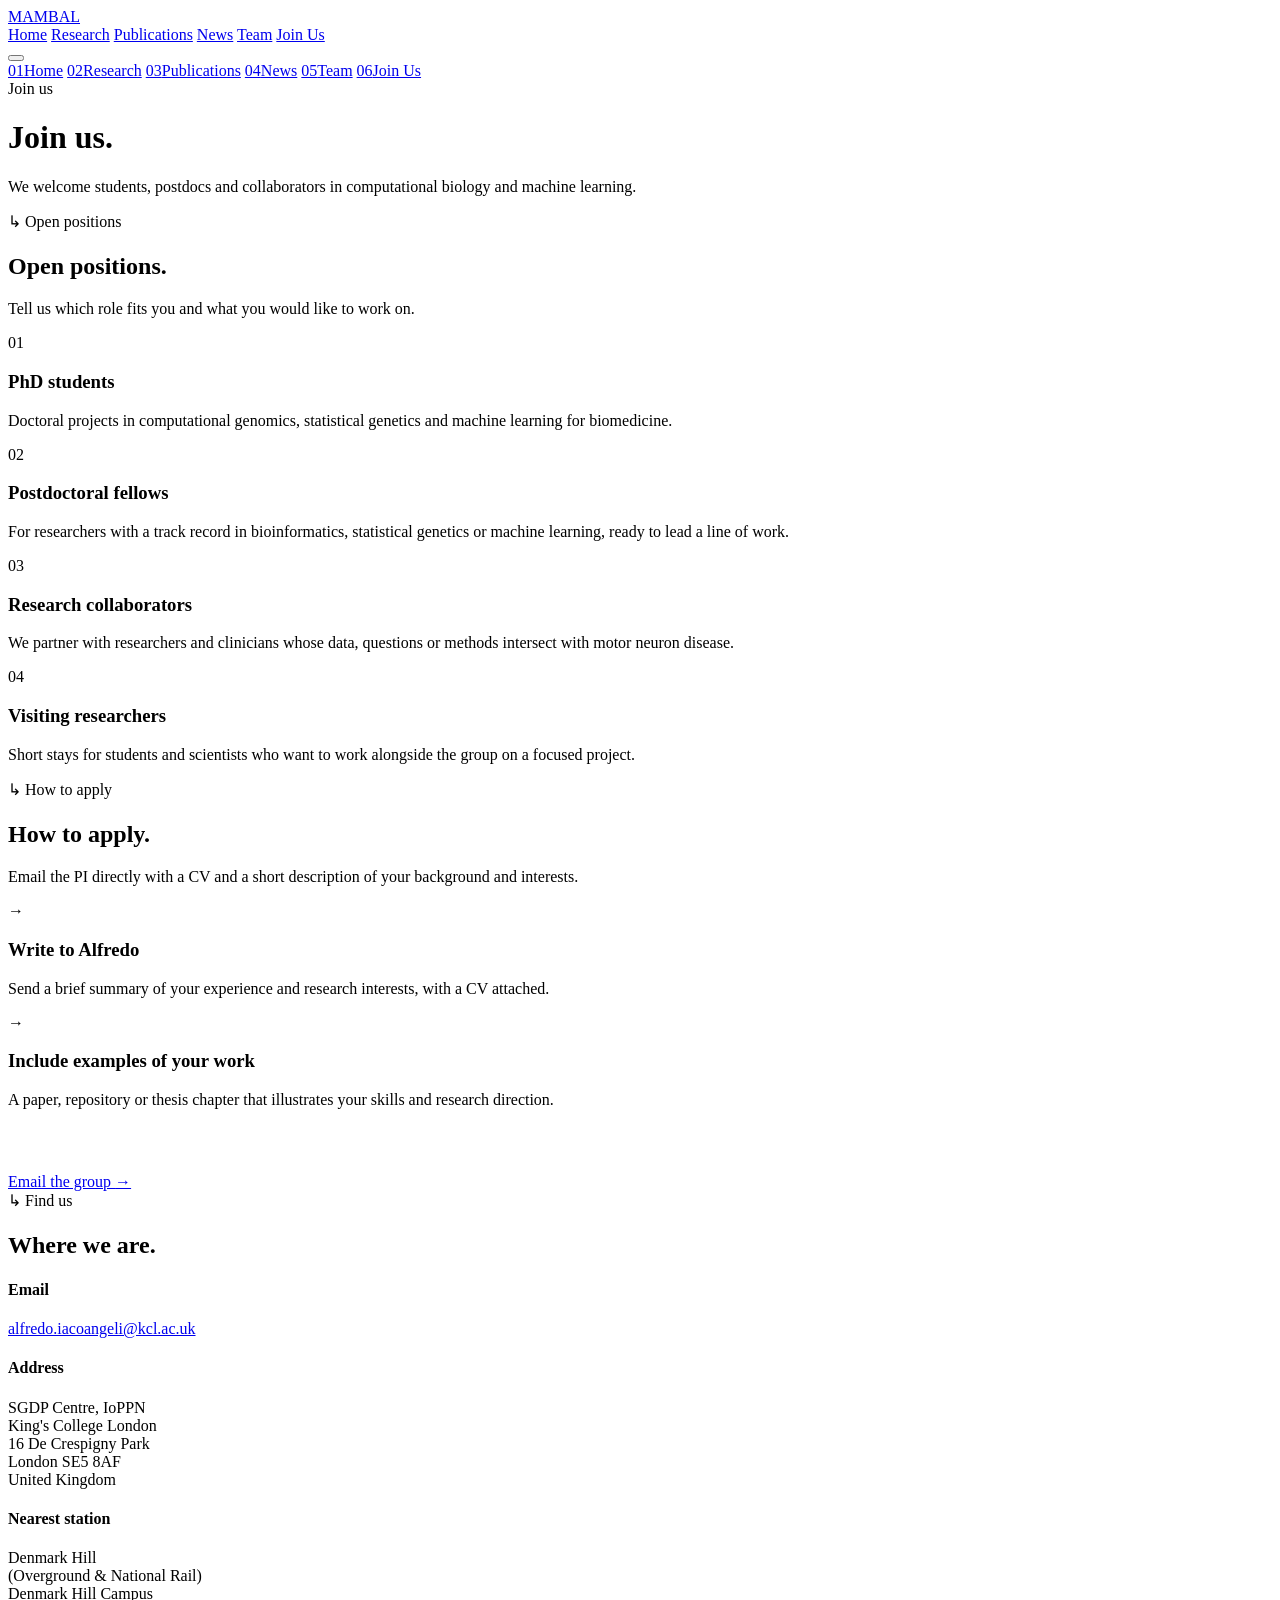
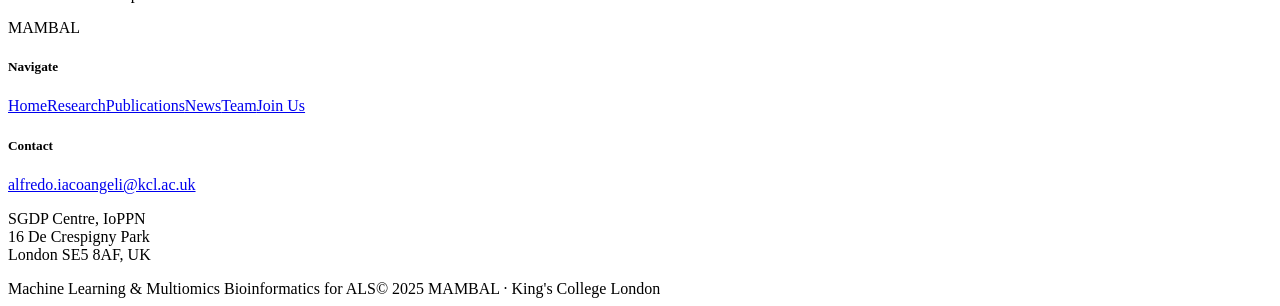
==== join.html @ db5cae24 "Update site content, add news page, and expand publications. Tone down marketing copy, remove coordi" ====
<!DOCTYPE html>
<html lang="en">
<head>
<meta charset="UTF-8">
<meta name="viewport" content="width=device-width, initial-scale=1.0">
<title>Join Us — MAMBAL</title>
<meta name="description" content="Open positions and how to reach the MAMBAL group at King's College London.">
<script>document.documentElement.classList.add("js")</script>
<link rel="preconnect" href="https://fonts.googleapis.com">
<link rel="preconnect" href="https://fonts.gstatic.com" crossorigin>
<link href="https://fonts.googleapis.com/css2?family=IBM+Plex+Mono:wght@400;500&family=Inter:wght@400;500;600&family=Instrument+Serif:ital@0;1&display=swap" rel="stylesheet">
<link rel="stylesheet" href="css/styles.css">
</head>
<body>

<header class="site-header">
  <div class="wrap nav-inner">
    <a class="wordmark" href="index.html">MAMBAL</a>
    <nav class="nav-links" aria-label="Primary">
      <a href="index.html">Home</a>
      <a href="research.html">Research</a>
      <a href="publications.html">Publications</a>
      <a href="news.html">News</a>
      <a href="team.html">Team</a>
      <a href="join.html" aria-current="page">Join Us</a>
    </nav>
    <button class="nav-toggle" aria-label="Open menu" aria-expanded="false"><span></span><span></span></button>
  </div>
</header>
<div class="mobile-menu" id="mobileMenu">
  <a href="index.html"><span class="mi">01</span>Home</a>
  <a href="research.html"><span class="mi">02</span>Research</a>
  <a href="publications.html"><span class="mi">03</span>Publications</a>
  <a href="news.html"><span class="mi">04</span>News</a>
  <a href="team.html"><span class="mi">05</span>Team</a>
  <a href="join.html"><span class="mi">06</span>Join Us</a>
</div>

<main>
  <header class="page-head wrap">
    <span class="eyebrow reveal">Join us</span>
    <h1 class="reveal" data-d="1">Join us.</h1>
    <p class="lede reveal" data-d="2">We welcome students, postdocs and collaborators in computational biology and machine learning.</p>
  </header>

  <!-- open positions -->
  <section class="wrap">
    <div class="section-head">
      <div class="reveal"><span class="eyebrow"><span class="idx">↳</span>&nbsp;Open positions</span><h2 style="margin-top:1.4rem;">Open positions.</h2></div>
      <p class="lede reveal" data-d="1">Tell us which role fits you and what you would like to work on.</p>
    </div>

    <div class="roles reveal">
      <article class="role"><span class="rnum">01</span><h3>PhD students</h3><p>Doctoral projects in computational genomics, statistical genetics and machine learning for biomedicine.</p></article>
      <article class="role"><span class="rnum">02</span><h3>Postdoctoral fellows</h3><p>For researchers with a track record in bioinformatics, statistical genetics or machine learning, ready to lead a line of work.</p></article>
      <article class="role"><span class="rnum">03</span><h3>Research collaborators</h3><p>We partner with researchers and clinicians whose data, questions or methods intersect with motor neuron disease.</p></article>
      <article class="role"><span class="rnum">04</span><h3>Visiting researchers</h3><p>Short stays for students and scientists who want to work alongside the group on a focused project.</p></article>
    </div>
  </section>

  <!-- how to apply -->
  <section class="wrap">
    <div class="section-head">
      <div class="reveal"><span class="eyebrow"><span class="idx">↳</span>&nbsp;How to apply</span><h2 style="margin-top:1.4rem;">How to apply.</h2></div>
      <p class="lede reveal" data-d="1">Email the PI directly with a CV and a short description of your background and interests.</p>
    </div>
    <div class="projects">
      <article class="project reveal"><span class="pnum">→</span><div><h3>Write to Alfredo</h3><p>Send a brief summary of your experience and research interests, with a CV attached.</p></div></article>
      <article class="project reveal"><span class="pnum">→</span><div><h3>Include examples of your work</h3><p>A paper, repository or thesis chapter that illustrates your skills and research direction.</p></div></article>
    </div>
    <div style="margin-top:clamp(2.5rem,5vw,4rem);" class="reveal">
      <a class="link" href="mailto:alfredo.iacoangeli@kcl.ac.uk?subject=Joining%20MAMBAL">Email the group <span class="arrow">→</span></a>
    </div>
  </section>

  <!-- contact -->
  <section class="wrap">
    <div class="section-head">
      <div class="reveal"><span class="eyebrow"><span class="idx">↳</span>&nbsp;Find us</span><h2 style="margin-top:1.4rem;">Where we are.</h2></div>
    </div>
    <div class="contact-strip">
      <div class="ci reveal">
        <h4>Email</h4>
        <p><a href="mailto:alfredo.iacoangeli@kcl.ac.uk">alfredo.iacoangeli@kcl.ac.uk</a></p>
      </div>
      <div class="ci reveal" data-d="1">
        <h4>Address</h4>
        <p>SGDP Centre, IoPPN<br>King's College London<br>16 De Crespigny Park<br>London SE5 8AF<br>United Kingdom</p>
      </div>
      <div class="ci reveal" data-d="2">
        <h4>Nearest station</h4>
        <p>Denmark Hill<br>(Overground &amp; National Rail)<br>Denmark Hill Campus</p>
      </div>
    </div>
  </section>
</main>

<footer class="site-footer">
  <div class="wrap">
    <div class="footer-top">
      <div class="footer-mark">MAMBAL</div>
      <div class="footer-col"><h5>Navigate</h5><a href="index.html">Home</a><a href="research.html">Research</a><a href="publications.html">Publications</a><a href="news.html">News</a><a href="team.html">Team</a><a href="join.html">Join Us</a></div>
      <div class="footer-col"><h5>Contact</h5><a href="mailto:alfredo.iacoangeli@kcl.ac.uk">alfredo.iacoangeli@kcl.ac.uk</a><p>SGDP Centre, IoPPN<br>16 De Crespigny Park<br>London SE5 8AF, UK</p></div>
    </div>
    <div class="footer-bottom"><span>Machine Learning &amp; Multiomics Bioinformatics for ALS</span><span>© 2025 MAMBAL · King's College London</span></div>
  </div>
</footer>

<script src="js/theme.js"></script>
</body>
</html>
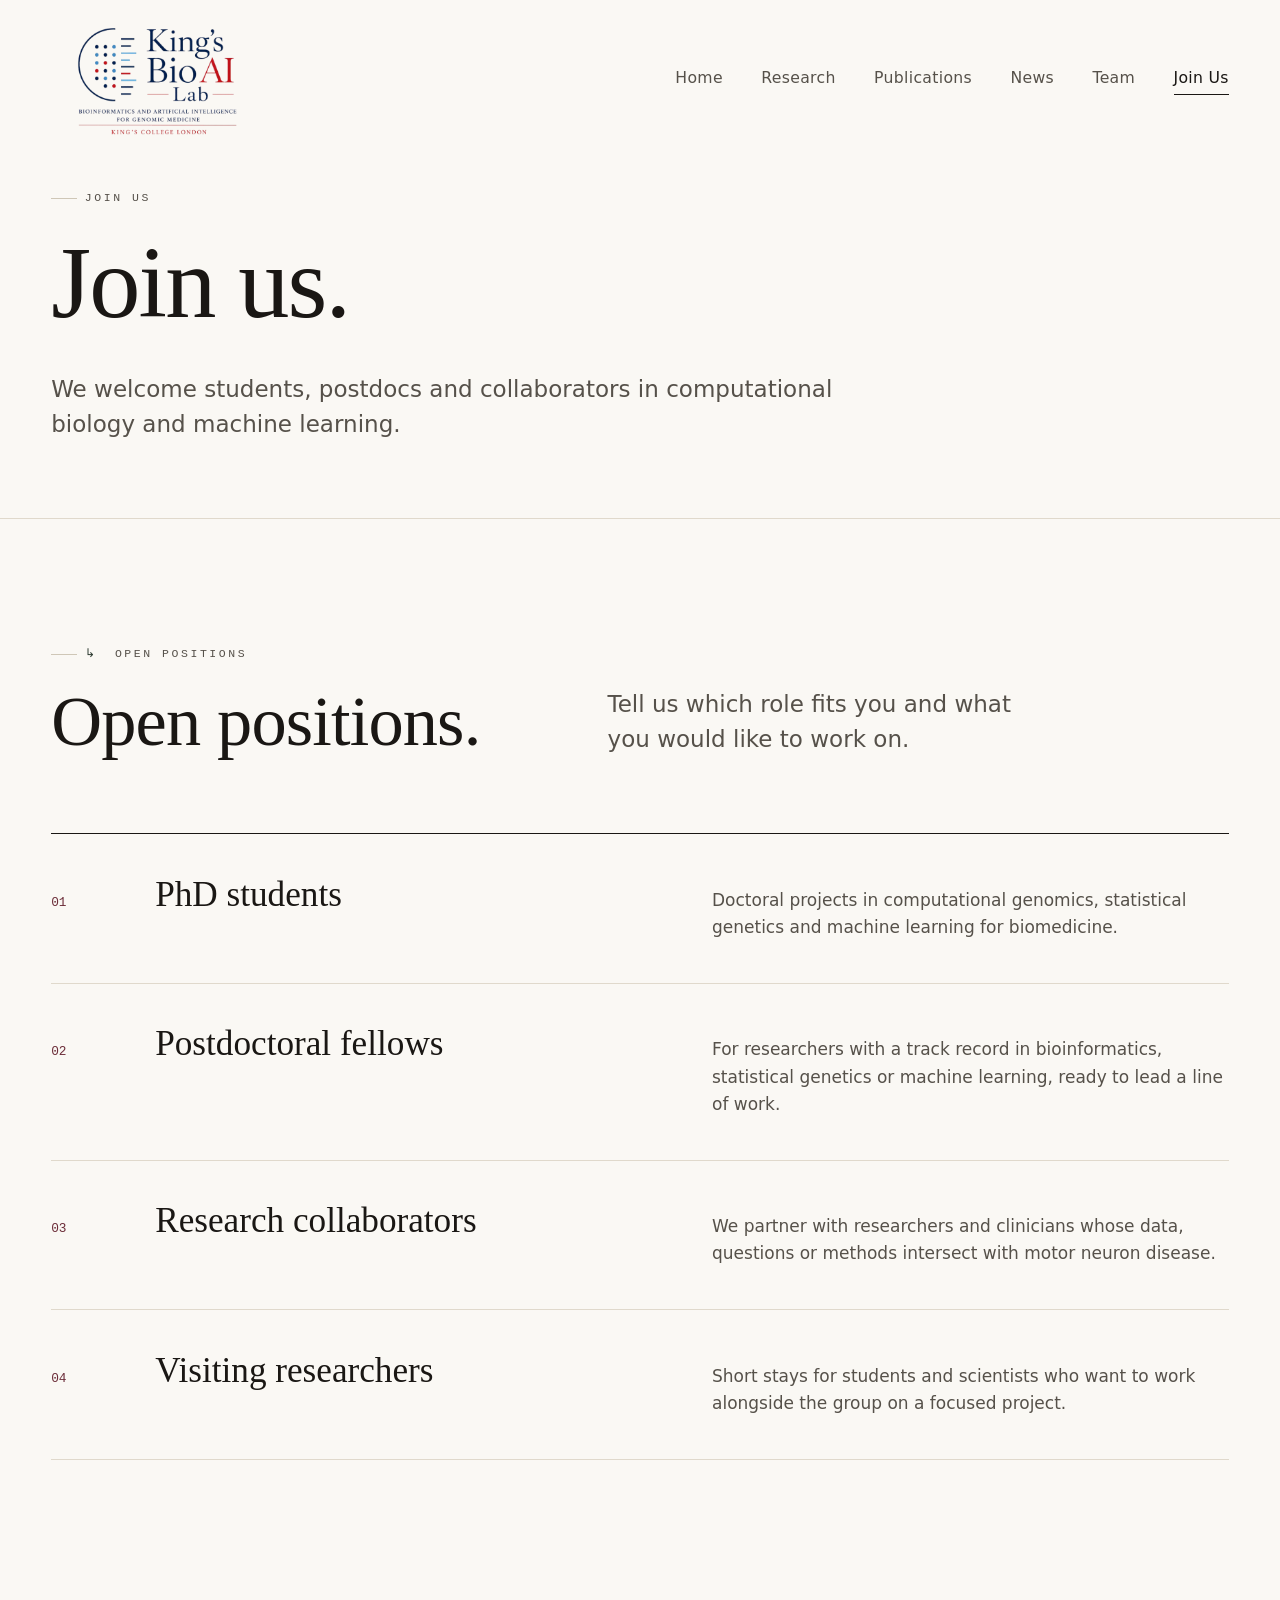
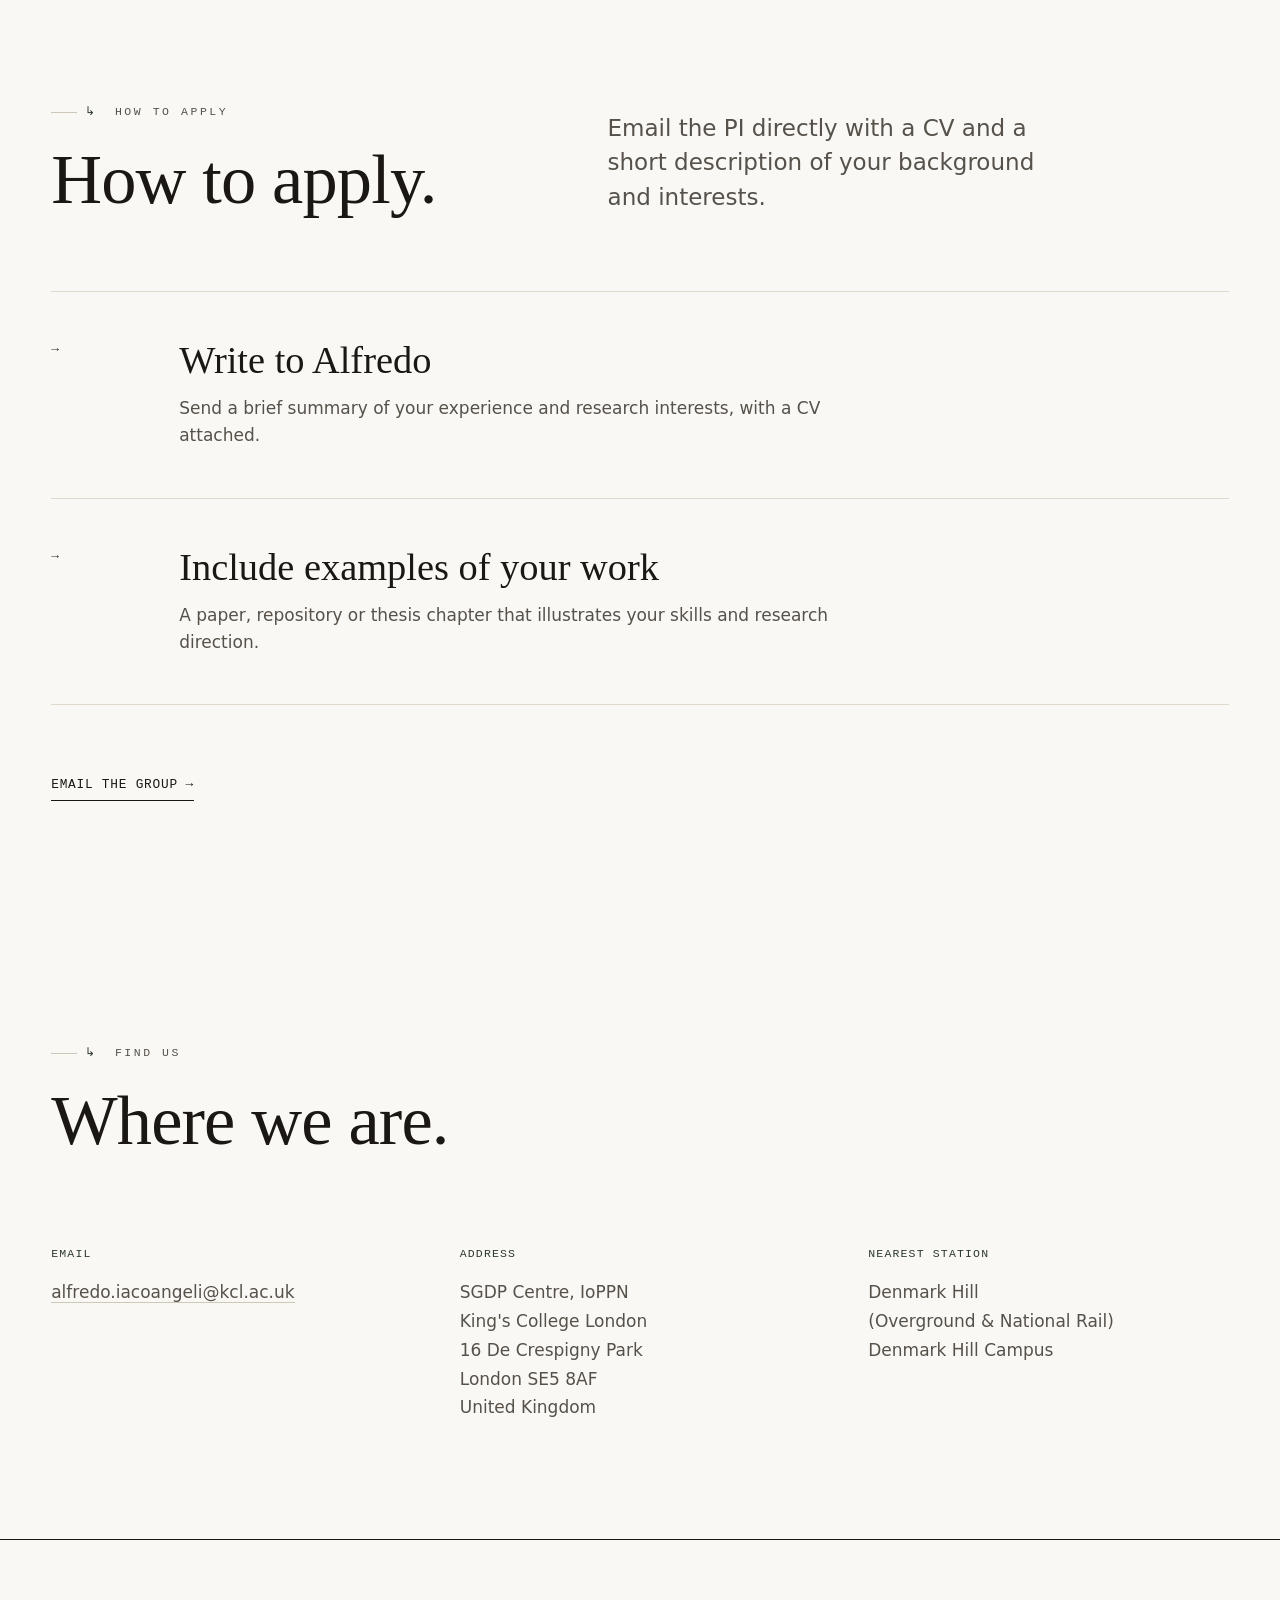
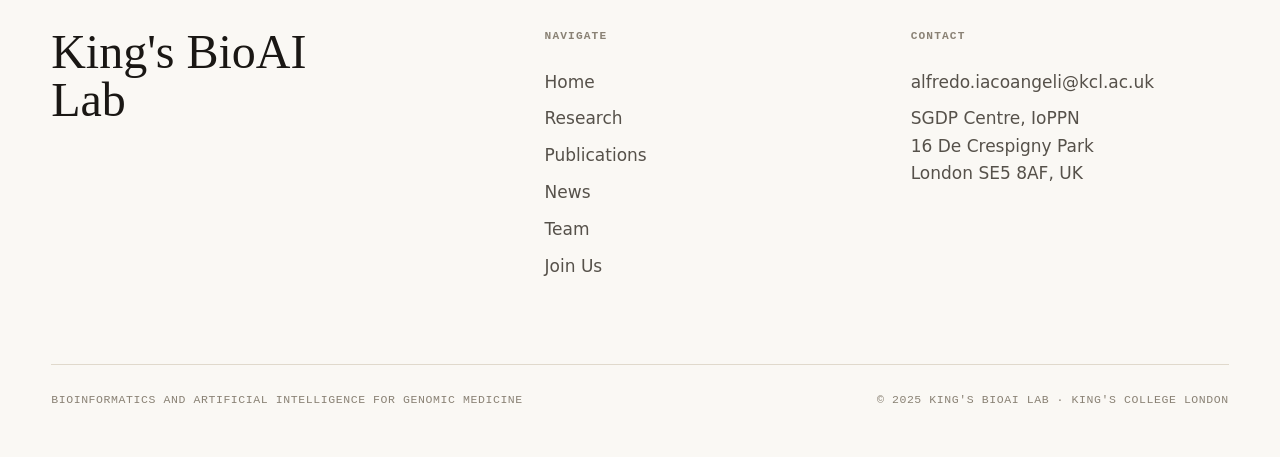
==== commit f955b384: "Rebrand site to King's BioAI Lab and refresh team experience. Update branding, navigation, and team " ====
--- a/join.html
+++ b/join.html
@@ -3,8 +3,8 @@
 <head>
 <meta charset="UTF-8">
 <meta name="viewport" content="width=device-width, initial-scale=1.0">
-<title>Join Us — MAMBAL</title>
-<meta name="description" content="Open positions and how to reach the MAMBAL group at King's College London.">
+<title>Join Us — King's BioAI Lab</title>
+<meta name="description" content="Open positions and how to reach the King's BioAI Lab group at King's College London.">
 <script>document.documentElement.classList.add("js")</script>
 <link rel="preconnect" href="https://fonts.googleapis.com">
 <link rel="preconnect" href="https://fonts.gstatic.com" crossorigin>
@@ -15,7 +15,7 @@
 
 <header class="site-header">
   <div class="wrap nav-inner">
-    <a class="wordmark" href="index.html">MAMBAL</a>
+    <a class="wordmark" href="index.html" aria-label="King's BioAI Lab home"><img src="img/logo.png" alt="" width="612" height="408"></a>
     <nav class="nav-links" aria-label="Primary">
       <a href="index.html">Home</a>
       <a href="research.html">Research</a>
@@ -24,10 +24,11 @@
       <a href="team.html">Team</a>
       <a href="join.html" aria-current="page">Join Us</a>
     </nav>
-    <button class="nav-toggle" aria-label="Open menu" aria-expanded="false"><span></span><span></span></button>
+    <button class="nav-toggle" aria-label="Open menu" aria-expanded="false"><span></span><span></span><span></span></button>
   </div>
 </header>
 <div class="mobile-menu" id="mobileMenu">
+  <button type="button" class="mobile-menu-close" aria-label="Close menu">Close</button>
   <a href="index.html"><span class="mi">01</span>Home</a>
   <a href="research.html"><span class="mi">02</span>Research</a>
   <a href="publications.html"><span class="mi">03</span>Publications</a>
@@ -69,7 +70,7 @@
       <article class="project reveal"><span class="pnum">→</span><div><h3>Include examples of your work</h3><p>A paper, repository or thesis chapter that illustrates your skills and research direction.</p></div></article>
     </div>
     <div style="margin-top:clamp(2.5rem,5vw,4rem);" class="reveal">
-      <a class="link" href="mailto:alfredo.iacoangeli@kcl.ac.uk?subject=Joining%20MAMBAL">Email the group <span class="arrow">→</span></a>
+      <a class="link" href="mailto:alfredo.iacoangeli@kcl.ac.uk?subject=Joining%20King%27s%20BioAI%20Lab">Email the group <span class="arrow">→</span></a>
     </div>
   </section>
 
@@ -98,11 +99,11 @@
 <footer class="site-footer">
   <div class="wrap">
     <div class="footer-top">
-      <div class="footer-mark">MAMBAL</div>
+      <div class="footer-mark">King's BioAI Lab</div>
       <div class="footer-col"><h5>Navigate</h5><a href="index.html">Home</a><a href="research.html">Research</a><a href="publications.html">Publications</a><a href="news.html">News</a><a href="team.html">Team</a><a href="join.html">Join Us</a></div>
       <div class="footer-col"><h5>Contact</h5><a href="mailto:alfredo.iacoangeli@kcl.ac.uk">alfredo.iacoangeli@kcl.ac.uk</a><p>SGDP Centre, IoPPN<br>16 De Crespigny Park<br>London SE5 8AF, UK</p></div>
     </div>
-    <div class="footer-bottom"><span>Machine Learning &amp; Multiomics Bioinformatics for ALS</span><span>© 2025 MAMBAL · King's College London</span></div>
+    <div class="footer-bottom"><span class="acronym-expansion">Bioinformatics and Artificial Intelligence for Genomic Medicine</span><span>© 2025 King's BioAI Lab · King's College London</span></div>
   </div>
 </footer>
 
--- a/css/styles.css
+++ b/css/styles.css
@@ -0,0 +1,773 @@
+/* ============================================================
+   King's BioAI Lab — editorial research identity
+   "The Issue": journal/lookbook hybrid
+   ============================================================ */
+
+/* ---------- Tokens ---------- */
+:root {
+  --paper:      #FAF8F4;
+  --paper-2:    #F1EDE4;
+  --paper-3:    #EBE6DB;
+  --ink:        #1A1714;
+  --ink-soft:   #56514A;
+  --ink-faint:  #8A8275;
+  --line:       #E0D9CC;
+  --line-strong:#CFC7B7;
+  --forest:     #2C3A30;
+  --forest-deep:#1E2A22;
+  --burgundy:   #6B2C38;
+
+  --serif: "Instrument Serif", Georgia, "Times New Roman", serif;
+  --sans:  "Inter", system-ui, -apple-system, sans-serif;
+  --mono:  "IBM Plex Mono", ui-monospace, "SFMono-Regular", monospace;
+
+  --wrap: 1340px;
+  --gutter: clamp(1.25rem, 4vw, 4rem);
+  --section-y: clamp(5rem, 13vh, 11rem);
+
+  --ease: cubic-bezier(0.22, 1, 0.36, 1);
+}
+
+/* ---------- Reset ---------- */
+*, *::before, *::after { box-sizing: border-box; }
+* { margin: 0; }
+html { -webkit-text-size-adjust: 100%; scroll-behavior: smooth; }
+@media (prefers-reduced-motion: reduce) {
+  html { scroll-behavior: auto; }
+  *, *::before, *::after { animation-duration: 0.001ms !important; transition-duration: 0.001ms !important; }
+}
+
+body {
+  font-family: var(--sans);
+  background: var(--paper);
+  color: var(--ink);
+  font-size: 1.0625rem;
+  line-height: 1.6;
+  font-feature-settings: "kern" 1, "liga" 1, "calt" 1;
+  -webkit-font-smoothing: antialiased;
+  text-rendering: optimizeLegibility;
+  overflow-x: hidden;
+}
+
+img, svg { display: block; max-width: 100%; }
+a { color: inherit; text-decoration: none; }
+ul { list-style: none; padding: 0; }
+button { font: inherit; cursor: pointer; }
+
+::selection { background: var(--forest); color: var(--paper); }
+
+/* ---------- Layout helpers ---------- */
+.wrap { max-width: var(--wrap); margin-inline: auto; padding-inline: var(--gutter); }
+.grid { display: grid; grid-template-columns: repeat(12, 1fr); gap: var(--gutter); }
+
+/* ---------- Typography utilities ---------- */
+.eyebrow {
+  font-family: var(--mono);
+  font-size: 0.72rem;
+  font-weight: 500;
+  letter-spacing: 0.22em;
+  text-transform: uppercase;
+  color: var(--ink-soft);
+  display: inline-flex;
+  align-items: center;
+  gap: 0.7em;
+}
+.eyebrow .idx { color: var(--forest); }
+.eyebrow::before {
+  content: "";
+  width: 1.6rem; height: 1px;
+  background: var(--line-strong);
+  display: inline-block;
+}
+.eyebrow.no-rule::before { display: none; }
+
+.display {
+  font-family: var(--serif);
+  font-weight: 400;
+  line-height: 0.98;
+  letter-spacing: -0.012em;
+}
+.display em { font-style: italic; }
+
+h1, h2, h3, h4 { font-weight: 400; }
+
+.lede {
+  font-size: clamp(1.15rem, 1.8vw, 1.5rem);
+  line-height: 1.5;
+  color: var(--ink-soft);
+  max-width: 30ch;
+}
+
+.measure { max-width: 64ch; }
+
+/* ---------- Links ---------- */
+.link {
+  font-family: var(--mono);
+  font-size: 0.8rem;
+  letter-spacing: 0.06em;
+  text-transform: uppercase;
+  display: inline-flex;
+  align-items: center;
+  gap: 0.6em;
+  padding-bottom: 0.35em;
+  border-bottom: 1px solid var(--ink);
+  transition: gap 0.4s var(--ease), color 0.3s var(--ease), border-color 0.3s var(--ease);
+}
+.link .arrow { transition: transform 0.4s var(--ease); }
+.link:hover { color: var(--forest); border-color: var(--forest); }
+.link:hover .arrow { transform: translateX(0.35rem); }
+.link.on-dark { border-color: rgba(250,248,244,0.4); color: var(--paper); }
+.link.on-dark:hover { color: #fff; border-color: var(--paper); }
+
+a:focus-visible, button:focus-visible {
+  outline: 2px solid var(--forest);
+  outline-offset: 4px;
+  border-radius: 1px;
+}
+
+/* ============================================================
+   Header / nav
+   ============================================================ */
+.site-header {
+  position: fixed; inset: 0 0 auto 0;
+  z-index: 120;
+  transition: background 0.4s var(--ease), border-color 0.4s var(--ease);
+  border-bottom: 1px solid transparent;
+}
+.site-header.scrolled {
+  background: color-mix(in srgb, var(--paper) 92%, transparent);
+  -webkit-backdrop-filter: blur(10px);
+  backdrop-filter: blur(10px);
+  border-bottom-color: var(--line);
+}
+.nav-inner {
+  display: flex; align-items: center; justify-content: space-between;
+  height: clamp(112px, 18vh, 156px);
+  transition: height 0.45s var(--ease), justify-content 0.45s var(--ease);
+}
+.site-header.scrolled .nav-inner {
+  height: clamp(56px, 8vh, 72px);
+  justify-content: flex-end;
+}
+.wordmark {
+  display: block;
+  line-height: 0;
+  flex-shrink: 0;
+  transition: opacity 0.35s var(--ease), visibility 0.35s var(--ease), transform 0.45s var(--ease);
+}
+.site-header.scrolled .wordmark {
+  opacity: 0;
+  visibility: hidden;
+  pointer-events: none;
+  position: absolute;
+  transform: translateY(-12px);
+}
+.wordmark img {
+  display: block;
+  height: clamp(100px, 16vh, 140px);
+  width: auto;
+  max-width: min(78vw, 650px);
+  transition: height 0.45s var(--ease);
+}
+.nav-links {
+  display: flex;
+  gap: clamp(1.4rem, 3vw, 2.8rem);
+  transition: opacity 0.35s var(--ease), visibility 0.35s var(--ease);
+}
+.site-header.scrolled .nav-links {
+  opacity: 0;
+  visibility: hidden;
+  pointer-events: none;
+  position: absolute;
+}
+.nav-links a {
+  font-size: 0.98rem;
+  letter-spacing: 0.02em;
+  color: var(--ink-soft);
+  position: relative;
+  padding: 0.4rem 0;
+  transition: color 0.3s var(--ease);
+}
+.nav-links a::after {
+  content: ""; position: absolute; left: 0; bottom: 0.1rem;
+  width: 100%; height: 1px; background: var(--ink);
+  transform: scaleX(0); transform-origin: left;
+  transition: transform 0.4s var(--ease);
+}
+.nav-links a:hover { color: var(--ink); }
+.nav-links a:hover::after,
+.nav-links a[aria-current="page"]::after { transform: scaleX(1); }
+.nav-links a[aria-current="page"] { color: var(--ink); }
+
+.nav-toggle {
+  display: none;
+  background: none; border: none;
+  width: 36px; height: 36px;
+  flex-direction: column; justify-content: center; align-items: flex-end; gap: 5px;
+  opacity: 0;
+  visibility: hidden;
+  pointer-events: none;
+  transition: opacity 0.35s var(--ease), visibility 0.35s var(--ease), transform 0.45s var(--ease);
+}
+.site-header.scrolled .nav-toggle {
+  display: flex;
+  opacity: 1;
+  visibility: visible;
+  pointer-events: auto;
+  transform: translateY(0);
+}
+.nav-toggle span { width: 24px; height: 1.5px; background: var(--ink); transition: transform 0.4s var(--ease), opacity 0.3s; }
+.nav-toggle[aria-expanded="true"] span:nth-child(1) { transform: translateY(6.5px) rotate(45deg); }
+.nav-toggle[aria-expanded="true"] span:nth-child(2) { opacity: 0; }
+.nav-toggle[aria-expanded="true"] span:nth-child(3) { transform: translateY(-6.5px) rotate(-45deg); }
+
+/* mobile menu */
+.mobile-menu {
+  position: fixed; inset: 0; z-index: 110;
+  background: var(--paper);
+  display: flex; flex-direction: column; justify-content: center;
+  padding: var(--gutter);
+  padding-top: clamp(72px, 12vh, 100px);
+  transform: translateY(-100%);
+  transition: transform 0.6s var(--ease);
+  visibility: hidden;
+}
+.mobile-menu.open { transform: translateY(0); visibility: visible; }
+.mobile-menu-close {
+  position: absolute;
+  top: clamp(4.75rem, 11vh, 5.75rem);
+  right: var(--gutter);
+  background: none;
+  border: none;
+  font-family: var(--mono);
+  font-size: 0.78rem;
+  letter-spacing: 0.08em;
+  text-transform: uppercase;
+  color: var(--ink-soft);
+  padding: 0.5rem 0;
+  cursor: pointer;
+}
+.mobile-menu-close:hover { color: var(--ink); }
+.mobile-menu a {
+  font-family: var(--serif);
+  font-size: clamp(2.4rem, 11vw, 3.5rem);
+  line-height: 1.2;
+  border-bottom: 1px solid var(--line);
+  padding: 0.5rem 0;
+}
+.mobile-menu a .mi { font-family: var(--mono); font-size: 0.7rem; color: var(--forest); margin-right: 1rem; vertical-align: super; }
+
+/* ============================================================
+   Hero
+   ============================================================ */
+.hero { padding-top: clamp(8rem, 22vh, 14rem); padding-bottom: var(--section-y); }
+.hero-meta {
+  display: flex; justify-content: space-between; flex-wrap: wrap; gap: 1rem;
+  font-family: var(--mono); font-size: 0.72rem; letter-spacing: 0.12em;
+  color: var(--ink-faint); text-transform: uppercase;
+  border-bottom: 1px solid var(--line);
+  padding-bottom: 1.4rem; margin-bottom: clamp(2.5rem, 6vw, 5rem);
+}
+.acronym-expansion strong {
+  font-weight: 600;
+  color: var(--ink);
+}
+.hero h1 {
+  font-family: var(--serif);
+  font-size: clamp(3rem, 9.2vw, 8.6rem);
+  line-height: 0.96;
+  letter-spacing: -0.018em;
+  max-width: 16ch;
+}
+.hero h1 em { font-style: italic; color: var(--forest); }
+.hero-foot {
+  display: grid; grid-template-columns: 1fr; gap: 2.2rem;
+  margin-top: clamp(2.5rem, 5vw, 4rem);
+  align-items: end;
+}
+@media (min-width: 860px) {
+  .hero-foot { grid-template-columns: 1.4fr 1fr; gap: 4rem; }
+}
+.hero-foot .lede { max-width: 42ch; }
+
+/* ============================================================
+   Section scaffolding
+   ============================================================ */
+section { padding-block: var(--section-y); }
+.section-head {
+  display: grid; gap: 1.4rem;
+  grid-template-columns: 1fr;
+  margin-bottom: clamp(2.5rem, 6vw, 5rem);
+}
+@media (min-width: 860px) {
+  .section-head { grid-template-columns: minmax(0, 0.9fr) minmax(0, 1.1fr); gap: 3rem; align-items: end; }
+}
+.section-head h2 {
+  font-family: var(--serif);
+  font-size: clamp(2.2rem, 5.5vw, 4.6rem);
+  line-height: 1.0;
+  letter-spacing: -0.012em;
+}
+.section-head h2 em { font-style: italic; }
+.section-head .lede { justify-self: start; }
+.rule { height: 1px; background: var(--line); border: 0; }
+
+/* ============================================================
+   Research themes — editorial feature blocks
+   ============================================================ */
+.theme {
+  display: grid; gap: clamp(1.5rem, 4vw, 3.5rem);
+  grid-template-columns: 1fr;
+  padding-block: clamp(2.5rem, 6vw, 5rem);
+  border-top: 1px solid var(--line);
+  align-items: center;
+}
+@media (min-width: 900px) {
+  .theme { grid-template-columns: 1fr 1fr; }
+  .theme.flip .theme-figure { order: -1; }
+}
+.theme:last-child { border-bottom: 1px solid var(--line); }
+.theme-num {
+  font-family: var(--mono); font-size: 0.78rem; letter-spacing: 0.1em;
+  color: var(--forest); margin-bottom: 1.4rem; display: block;
+}
+.theme h3 {
+  font-family: var(--serif);
+  font-size: clamp(1.9rem, 3.6vw, 3.2rem);
+  line-height: 1.02; letter-spacing: -0.01em;
+  margin-bottom: 1.2rem;
+}
+.theme p { color: var(--ink-soft); max-width: 46ch; margin-bottom: 2rem; }
+.theme-tags {
+  display: flex; flex-wrap: wrap; gap: 0.5rem 0.5rem; margin-bottom: 2.2rem;
+}
+.theme-tags span {
+  font-family: var(--mono); font-size: 0.68rem; letter-spacing: 0.06em;
+  text-transform: uppercase; color: var(--ink-soft);
+  border: 1px solid var(--line-strong); border-radius: 100px;
+  padding: 0.4em 0.85em;
+}
+.theme-figure {
+  aspect-ratio: 4 / 3;
+  background: var(--paper-2);
+  border: 1px solid var(--line);
+  overflow: hidden;
+  position: relative;
+}
+.theme-figure svg { width: 100%; height: 100%; }
+.fig-cap {
+  position: absolute; left: 1rem; bottom: 0.85rem;
+  font-family: var(--mono); font-size: 0.64rem; letter-spacing: 0.08em;
+  text-transform: uppercase; color: var(--ink-faint);
+}
+
+/* ============================================================
+   Publications — archive list (NYT style)
+   ============================================================ */
+.pub-list { border-top: 1px solid var(--ink); }
+.pub-row {
+  display: grid; grid-template-columns: 1fr; gap: 0.6rem 2rem;
+  padding-block: clamp(1.5rem, 3vw, 2.4rem);
+  border-bottom: 1px solid var(--line);
+  position: relative;
+  transition: padding-left 0.45s var(--ease);
+}
+@media (min-width: 760px) {
+  .pub-row { grid-template-columns: 6rem 1fr auto; align-items: baseline; gap: 0 2.5rem; }
+}
+.pub-row:hover { padding-left: 1.1rem; }
+.pub-row .pub-year { font-family: var(--mono); font-size: 0.8rem; color: var(--ink-faint); padding-top: 0.4rem; }
+.pub-row .pub-body h4 {
+  font-family: var(--serif); font-size: clamp(1.4rem, 2.4vw, 1.95rem);
+  line-height: 1.12; letter-spacing: -0.005em; margin-bottom: 0.55rem;
+  transition: color 0.3s var(--ease);
+}
+.pub-row:hover .pub-body h4 { color: var(--forest); }
+.pub-row .pub-by { font-size: 0.9rem; color: var(--ink-soft); }
+.pub-row .pub-by .journal { font-style: italic; }
+.pub-row .pub-go {
+  font-family: var(--mono); font-size: 0.72rem; letter-spacing: 0.08em;
+  text-transform: uppercase; color: var(--ink-faint);
+  white-space: nowrap; align-self: center;
+  opacity: 0; transition: opacity 0.4s var(--ease), color 0.3s;
+}
+.pub-row:hover .pub-go { opacity: 1; color: var(--forest); }
+@media (max-width: 759px){ .pub-row .pub-go { opacity: 1; } }
+
+/* Featured publication block */
+.featured {
+  background: var(--forest);
+  color: var(--paper);
+  padding: clamp(2.5rem, 6vw, 5rem);
+  display: grid; gap: 1.6rem;
+}
+.featured .eyebrow { color: rgba(250,248,244,0.7); }
+.featured .eyebrow::before { background: rgba(250,248,244,0.35); }
+.featured .eyebrow .idx { color: var(--paper); }
+.featured h3 {
+  font-family: var(--serif);
+  font-size: clamp(1.9rem, 4vw, 3.4rem);
+  line-height: 1.05; max-width: 22ch;
+}
+.featured .meta { font-family: var(--mono); font-size: 0.78rem; letter-spacing: 0.06em; color: rgba(250,248,244,0.65); text-transform: uppercase; }
+
+/* ============================================================
+   People
+   ============================================================ */
+.people-grid {
+  display: grid; gap: clamp(1.2rem, 2.5vw, 2rem);
+  grid-template-columns: repeat(2, 1fr);
+  align-items: stretch;
+}
+@media (min-width: 720px) { .people-grid { grid-template-columns: repeat(4, 1fr); } }
+.person { display: flex; flex-direction: column; height: 100%; }
+.person-btn {
+  appearance: none;
+  background: none;
+  border: none;
+  padding: 0;
+  margin: 0;
+  text-align: left;
+  color: inherit;
+  cursor: pointer;
+  width: 100%;
+  font: inherit;
+}
+.person-btn:focus-visible { outline: 2px solid var(--forest); outline-offset: 4px; border-radius: 1px; }
+.person-body {
+  display: flex;
+  flex-direction: column;
+  flex: 1;
+}
+.person-body h4 { flex: 1; }
+.portrait {
+  aspect-ratio: 3 / 4;
+  position: relative; overflow: hidden;
+  background: var(--paper-2);
+  border: 1px solid var(--line);
+  margin-bottom: 1rem;
+  display: grid; place-items: center;
+  transition: transform 0.6s var(--ease);
+}
+.portrait img {
+  position: absolute; inset: 0;
+  width: 100%; height: 100%;
+  object-fit: cover; object-position: center top;
+  transition: transform 0.6s var(--ease);
+}
+.person:hover .portrait img { transform: scale(1.04); }
+.person:hover .portrait { transform: translateY(-4px); }
+.portrait .initials {
+  font-family: var(--serif); font-size: clamp(2.5rem, 6vw, 4rem);
+  color: var(--ink); opacity: 0.82; line-height: 1;
+  transition: transform 0.6s var(--ease), opacity 0.4s;
+}
+.person:hover .portrait .initials { transform: scale(1.06); opacity: 1; }
+.portrait::after {
+  content: ""; position: absolute; inset: 0;
+  background: var(--accent, var(--forest));
+  opacity: 0; mix-blend-mode: multiply;
+  transition: opacity 0.5s var(--ease);
+}
+.person:hover .portrait::after { opacity: 0.10; }
+.person h4 { font-family: var(--serif); font-size: 1.75rem; line-height: 1.1; letter-spacing: -0.005em; }
+.person .role {
+  font-family: var(--mono); font-size: 0.85rem; letter-spacing: 0.07em; text-transform: uppercase; color: var(--ink-faint);
+  margin-top: 0.75rem; padding-top: 0.75rem; border-top: 1px solid var(--line);
+}
+.person-btn .portrait { width: 100%; }
+.person-profile-link { cursor: pointer; }
+
+/* PI feature row */
+.pi {
+  display: grid; grid-template-columns: 1fr; gap: clamp(1.5rem, 4vw, 3.5rem);
+  align-items: center;
+}
+@media (min-width: 820px) { .pi { grid-template-columns: 0.7fr 1.3fr; } }
+.pi .portrait { aspect-ratio: 4/5; margin: 0; max-width: 360px; }
+.pi .portrait.person-btn { padding: 0; cursor: pointer; }
+.pi h2 { font-family: var(--serif); font-size: clamp(2.4rem, 5vw, 4rem); line-height: 1.0; letter-spacing: -0.012em; }
+.pi .role { font-family: var(--mono); font-size: 0.78rem; letter-spacing: 0.07em; text-transform: uppercase; color: var(--forest); margin: 1.1rem 0 1.4rem; border-top: 0; padding-top: 0; }
+.pi p.bio { color: var(--ink-soft); max-width: 52ch; }
+
+/* ============================================================
+   Notes / latest work
+   ============================================================ */
+.notes { border-top: 1px solid var(--ink); }
+.note {
+  display: grid; grid-template-columns: 1fr; gap: 0.4rem 2.5rem;
+  padding-block: clamp(1.3rem, 2.5vw, 1.9rem);
+  border-bottom: 1px solid var(--line);
+}
+@media (min-width: 720px) { .note { grid-template-columns: 9rem 1fr; align-items: baseline; } }
+.note .when { font-family: var(--mono); font-size: 0.74rem; letter-spacing: 0.06em; text-transform: uppercase; color: var(--ink-faint); }
+.note p { color: var(--ink); max-width: 60ch; }
+.note p .tag { font-family: var(--mono); font-size: 0.68rem; text-transform: uppercase; letter-spacing: 0.06em; color: var(--burgundy); margin-right: 0.6rem; }
+
+/* ============================================================
+   Full-bleed statement / quote
+   ============================================================ */
+.statement { padding-block: clamp(5rem, 14vh, 12rem); }
+.statement blockquote {
+  font-family: var(--serif);
+  font-size: clamp(2rem, 5.2vw, 4.4rem);
+  line-height: 1.08; letter-spacing: -0.012em;
+  max-width: 20ch;
+}
+.statement blockquote em { font-style: italic; color: var(--forest); }
+.statement .src { font-family: var(--mono); font-size: 0.76rem; letter-spacing: 0.08em; text-transform: uppercase; color: var(--ink-faint); margin-top: 2rem; }
+
+/* ============================================================
+   CTA / recruitment band
+   ============================================================ */
+.band {
+  background: var(--ink);
+  color: var(--paper);
+  padding-block: clamp(4rem, 11vh, 8rem);
+}
+.band h2 { font-family: var(--serif); font-size: clamp(2.2rem, 5.5vw, 4.6rem); line-height: 1.0; letter-spacing: -0.012em; max-width: 16ch; }
+.band p { color: rgba(250,248,244,0.7); max-width: 44ch; margin-top: 1.5rem; }
+.band .band-foot { margin-top: clamp(2.5rem, 5vw, 3.5rem); }
+
+/* ============================================================
+   Page header (interior pages)
+   ============================================================ */
+.page-head {
+  padding-top: clamp(8rem, 20vh, 13rem);
+  padding-bottom: clamp(2.5rem, 6vw, 5rem);
+  border-bottom: 1px solid var(--line);
+}
+.page-head h1 {
+  font-family: var(--serif);
+  font-size: clamp(3rem, 8vw, 7rem); line-height: 0.98; letter-spacing: -0.018em;
+  max-width: 16ch; margin-top: 1.6rem;
+}
+.page-head h1 em { font-style: italic; color: var(--forest); }
+.page-head .lede { margin-top: clamp(1.6rem, 3vw, 2.4rem); max-width: 54ch; }
+
+/* ============================================================
+   Project / highlight cards (research page) — used sparingly
+   ============================================================ */
+.projects { display: grid; gap: 0; }
+.project {
+  display: grid; grid-template-columns: 1fr; gap: 0.8rem 3rem;
+  padding-block: clamp(2rem, 4vw, 3rem);
+  border-top: 1px solid var(--line);
+}
+@media (min-width: 820px) { .project { grid-template-columns: 5rem 1fr; } }
+.project:last-child { border-bottom: 1px solid var(--line); }
+.project .pnum { font-family: var(--mono); font-size: 0.8rem; color: var(--forest); }
+.project h3 { font-family: var(--serif); font-size: clamp(1.6rem, 3vw, 2.4rem); line-height: 1.06; margin-bottom: 0.9rem; }
+.project p { color: var(--ink-soft); max-width: 62ch; }
+
+/* collaborators columns */
+.collab { display: grid; grid-template-columns: 1fr; gap: clamp(2rem, 5vw, 4rem); }
+@media (min-width: 720px) { .collab { grid-template-columns: repeat(3, 1fr); } }
+.collab h4 { font-family: var(--mono); font-size: 0.74rem; letter-spacing: 0.1em; text-transform: uppercase; color: var(--forest); padding-bottom: 1.1rem; border-bottom: 1px solid var(--line); margin-bottom: 1.1rem; }
+.collab li { padding: 0.55rem 0; border-bottom: 1px solid var(--line); font-size: 1.05rem; }
+.collab li:last-child { border-bottom: 0; }
+.collab--single ul { border-top: 1px solid var(--line); max-width: 36ch; }
+
+/* ============================================================
+   Team page groups
+   ============================================================ */
+.team-group { padding-block: clamp(2.5rem, 5vw, 4rem); border-top: 1px solid var(--line); }
+.team-group > .gh {
+  display: flex; align-items: baseline; gap: 1rem; margin-bottom: clamp(1.8rem, 4vw, 3rem);
+}
+.team-group .gh h2 { font-family: var(--serif); font-size: clamp(1.7rem, 3.4vw, 2.6rem); }
+.team-group .gh .count { font-family: var(--mono); font-size: 0.78rem; color: var(--ink-faint); }
+
+/* Alumni */
+.alumni-group .lede { margin-top: clamp(1rem, 2vw, 1.5rem); max-width: 42ch; }
+.alumni-list {
+  margin-top: clamp(1.5rem, 3vw, 2.5rem);
+  border-top: 1px solid var(--ink);
+}
+.alumni-row {
+  display: grid;
+  grid-template-columns: 1fr;
+  gap: 0.35rem;
+  padding-block: clamp(1rem, 2vw, 1.25rem);
+  border-bottom: 1px solid var(--line);
+}
+@media (min-width: 720px) {
+  .alumni-row { grid-template-columns: 1.2fr 1fr auto; align-items: baseline; gap: 2rem; }
+}
+.alumni-row h4 { font-family: var(--serif); font-size: 1.35rem; line-height: 1.1; }
+.alumni-row .role {
+  font-family: var(--mono); font-size: 0.78rem; letter-spacing: 0.06em;
+  text-transform: uppercase; color: var(--ink-faint);
+}
+.alumni-row .when { font-family: var(--mono); font-size: 0.78rem; color: var(--ink-faint); }
+
+/* Team profile modal */
+.team-modal-overlay {
+  position: fixed;
+  inset: 0;
+  z-index: 200;
+  display: flex;
+  align-items: center;
+  justify-content: center;
+  padding: 1rem;
+  background: rgba(26, 23, 20, 0.45);
+  overflow: auto;
+}
+.team-modal-overlay[hidden] { display: none; }
+.team-modal {
+  width: min(640px, 100%);
+  flex-shrink: 0;
+}
+.team-modal-inner {
+  background: var(--paper);
+  color: var(--ink);
+  box-shadow: 0 24px 80px rgba(26, 23, 20, 0.18);
+  display: flex;
+  flex-direction: column;
+  align-items: center;
+  text-align: center;
+  gap: clamp(1.25rem, 3vw, 2rem);
+  padding: clamp(2rem, 5vw, 3rem);
+  position: relative;
+}
+.team-modal-close {
+  position: absolute; top: 1rem; right: 1rem;
+  width: 2.5rem; height: 2.5rem;
+  border: 1px solid var(--line); background: var(--paper);
+  font-size: 1.5rem; line-height: 1; color: var(--ink-soft);
+  cursor: pointer; transition: color 0.3s var(--ease), border-color 0.3s var(--ease);
+}
+.team-modal-close:hover { color: var(--ink); border-color: var(--ink); }
+.team-modal-portrait {
+  aspect-ratio: 3 / 4;
+  width: min(200px, 55vw);
+  border: 1px solid var(--line);
+  background: var(--paper-2);
+  overflow: hidden;
+  display: grid;
+  place-items: center;
+}
+.team-modal-portrait[hidden] { display: none; }
+.team-modal-portrait img { width: 100%; height: 100%; object-fit: cover; object-position: center top; }
+.team-modal-portrait .initials { font-family: var(--serif); font-size: 3rem; color: var(--ink); opacity: 0.82; }
+.team-modal-body { width: 100%; }
+.team-modal-body .eyebrow { justify-content: center; }
+.team-modal-name {
+  font-family: var(--serif);
+  font-size: clamp(2rem, 4vw, 3rem);
+  line-height: 1.05;
+  letter-spacing: -0.01em;
+  margin-top: 0.5rem;
+}
+.team-modal-role {
+  font-family: var(--mono);
+  font-size: 0.78rem;
+  letter-spacing: 0.07em;
+  text-transform: uppercase;
+  color: var(--forest);
+  margin-top: 0.75rem;
+}
+.team-modal-research {
+  color: var(--ink-soft);
+  max-width: 46ch;
+  margin: 1.4rem auto 0;
+  line-height: 1.65;
+  text-align: center;
+}
+
+/* Lab photo gallery */
+.lab-gallery { padding-top: 0; }
+.photo-grid {
+  display: grid; gap: clamp(1rem, 2.5vw, 1.5rem);
+  grid-template-columns: repeat(2, 1fr);
+}
+@media (min-width: 720px) { .photo-grid { grid-template-columns: repeat(3, 1fr); } }
+.photo-card { margin: 0; }
+.photo-card img,
+.photo-placeholder {
+  aspect-ratio: 4 / 3;
+  width: 100%;
+  object-fit: cover;
+  border: 1px solid var(--line);
+  background: var(--paper-2);
+}
+.photo-placeholder {
+  background:
+    linear-gradient(135deg, var(--paper-3) 25%, transparent 25%) -12px 0 / 24px 24px,
+    linear-gradient(225deg, var(--paper-3) 25%, transparent 25%) -12px 0 / 24px 24px,
+    linear-gradient(315deg, var(--paper-3) 25%, transparent 25%) 0 0 / 24px 24px,
+    linear-gradient(45deg, var(--paper-3) 25%, transparent 25%) 0 0 / 24px 24px,
+    var(--paper-2);
+}
+.photo-card figcaption {
+  font-family: var(--mono);
+  font-size: 0.72rem;
+  letter-spacing: 0.06em;
+  text-transform: uppercase;
+  color: var(--ink-faint);
+  margin-top: 0.65rem;
+}
+
+/* ============================================================
+   Join page
+   ============================================================ */
+.roles { border-top: 1px solid var(--ink); margin-top: clamp(2rem,4vw,3rem); }
+.role {
+  display: grid; grid-template-columns: 1fr; gap: 0.6rem 2.5rem;
+  padding-block: clamp(1.8rem, 3.5vw, 2.6rem); border-bottom: 1px solid var(--line);
+}
+@media (min-width: 820px) { .role { grid-template-columns: 4rem 1fr 1fr; align-items: baseline; } }
+.role .rnum { font-family: var(--mono); font-size: 0.8rem; color: var(--burgundy); }
+.role h3 { font-family: var(--serif); font-size: clamp(1.5rem, 2.8vw, 2.2rem); line-height: 1.08; }
+.role p { color: var(--ink-soft); }
+.contact-strip {
+  display: grid; grid-template-columns: 1fr; gap: clamp(1.5rem,4vw,3rem);
+  margin-top: clamp(3rem,7vw,6rem);
+}
+@media (min-width: 720px) { .contact-strip { grid-template-columns: repeat(3, 1fr); } }
+.contact-strip .ci h4 { font-family: var(--mono); font-size: 0.72rem; letter-spacing: 0.1em; text-transform: uppercase; color: var(--forest); margin-bottom: 0.9rem; }
+.contact-strip .ci p, .contact-strip .ci a { color: var(--ink-soft); line-height: 1.7; }
+.contact-strip .ci a { border-bottom: 1px solid var(--line-strong); }
+.contact-strip .ci a:hover { color: var(--forest); border-color: var(--forest); }
+
+/* ============================================================
+   Footer
+   ============================================================ */
+.site-footer {
+  border-top: 1px solid var(--ink);
+  padding-block: clamp(3rem, 7vw, 5.5rem) clamp(2rem, 4vw, 3rem);
+}
+.footer-top {
+  display: grid; grid-template-columns: 1fr; gap: clamp(2rem, 5vw, 3rem);
+  margin-bottom: clamp(3rem, 7vw, 5rem);
+}
+@media (min-width: 760px) { .footer-top { grid-template-columns: 1.4fr 1fr 1fr; } }
+.footer-mark { font-family: var(--serif); font-size: clamp(2rem, 4vw, 3rem); line-height: 1.0; max-width: 14ch; }
+.footer-col h5 { font-family: var(--mono); font-size: 0.7rem; letter-spacing: 0.1em; text-transform: uppercase; color: var(--ink-faint); margin-bottom: 1.1rem; }
+.footer-col a, .footer-col p { display: block; color: var(--ink-soft); padding: 0.3rem 0; }
+.footer-col a:hover { color: var(--forest); }
+.footer-bottom {
+  display: flex; flex-wrap: wrap; justify-content: space-between; gap: 1rem;
+  border-top: 1px solid var(--line); padding-top: 1.6rem;
+  font-family: var(--mono); font-size: 0.72rem; letter-spacing: 0.05em; color: var(--ink-faint); text-transform: uppercase;
+}
+.footer-bottom .acronym-expansion strong { color: var(--ink-soft); }
+
+/* ============================================================
+   Scroll reveal
+   ============================================================ */
+.reveal { opacity: 1; transform: none; transition: opacity 0.9s var(--ease), transform 0.9s var(--ease); }
+html.js .reveal { opacity: 0; transform: translateY(22px); }
+html.js .reveal.in { opacity: 1; transform: none; }
+.reveal[data-d="1"] { transition-delay: 0.08s; }
+.reveal[data-d="2"] { transition-delay: 0.16s; }
+.reveal[data-d="3"] { transition-delay: 0.24s; }
+@media (prefers-reduced-motion: reduce) {
+  .reveal { opacity: 1; transform: none; }
+}
+
+/* ---------- responsive nav ---------- */
+@media (max-width: 720px) {
+  .site-header:not(.scrolled) .nav-links { display: none; }
+  .hero-meta { font-size: 0.66rem; }
+}
